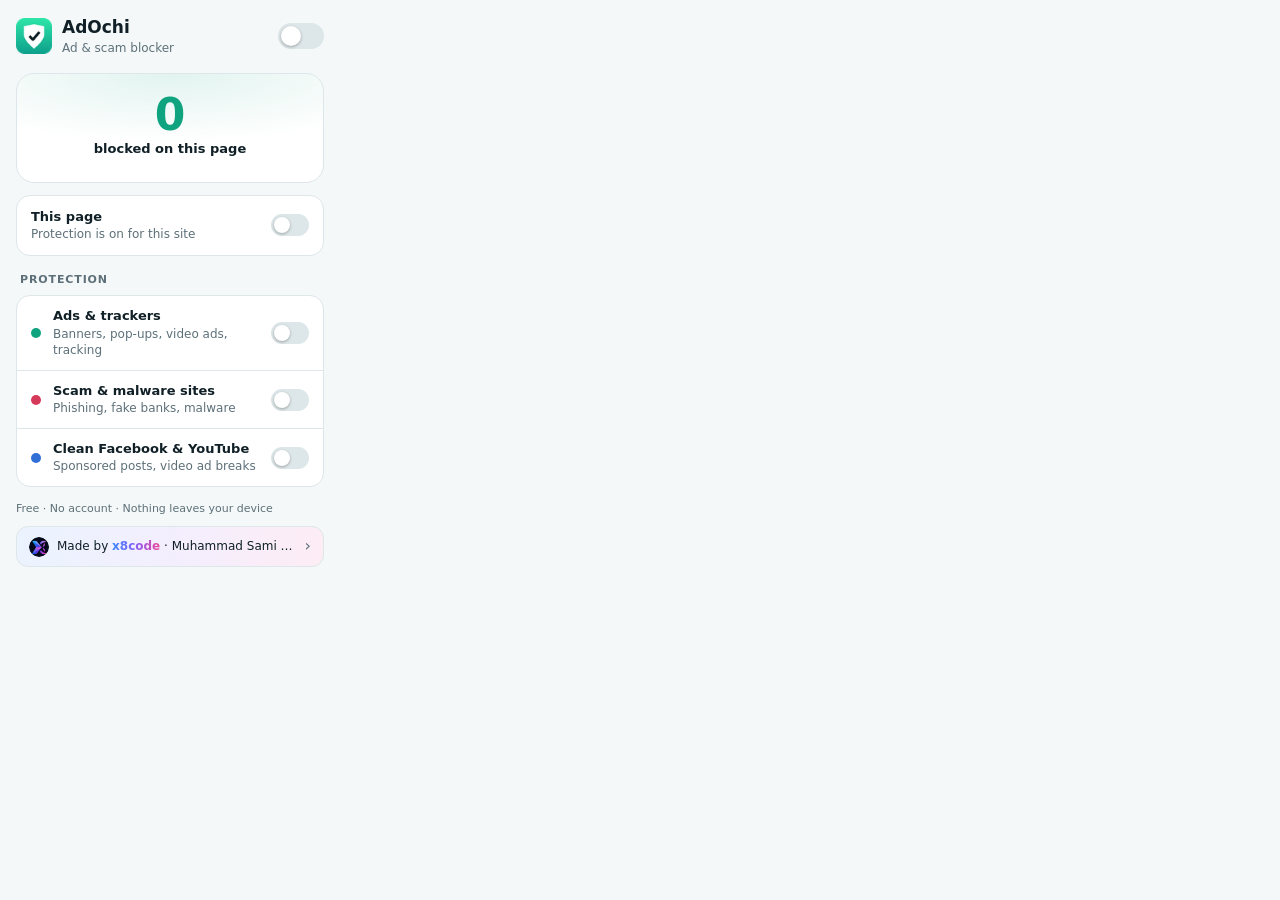
==== extension/src/popup.html @ 3a9b43dc "Add AdOchi browser extension Manifest V3 extension for Chrome, Edge, Brave, Opera and Firefox, using" ====
<!doctype html>
<html lang="en">
<head>
  <meta charset="utf-8">
  <meta name="viewport" content="width=device-width, initial-scale=1">
  <title>AdOchi</title>
  <link rel="stylesheet" href="popup.css">
</head>
<body>
  <header>
    <img src="icons/icon-48.png" alt="" class="logo">
    <div class="brand">
      <h1>AdOchi</h1>
      <p>Ad &amp; scam blocker</p>
    </div>
    <label class="switch big" title="Turn AdOchi on or off everywhere">
      <input type="checkbox" id="enabled">
      <span></span>
    </label>
  </header>

  <section class="hero" id="hero">
    <div class="count" id="page">0</div>
    <div class="caption" id="caption">blocked on this page</div>
    <div class="total" id="total"></div>
  </section>

  <section class="card site" id="siteCard">
    <div class="text">
      <div class="title" id="site">This page</div>
      <div class="sub" id="siteSub">Protection is on for this site</div>
    </div>
    <label class="switch">
      <input type="checkbox" id="siteOn">
      <span></span>
    </label>
  </section>

  <h2>Protection</h2>
  <section class="card list">
    <label class="row">
      <span class="dot ads"></span>
      <span class="text">
        <span class="title">Ads &amp; trackers</span>
        <span class="sub" id="adsSub">Banners, pop-ups, video ads, tracking</span>
      </span>
      <span class="switch"><input type="checkbox" id="ads"><span></span></span>
    </label>
    <label class="row">
      <span class="dot threats"></span>
      <span class="text">
        <span class="title">Scam &amp; malware sites</span>
        <span class="sub" id="threatsSub">Phishing, fake banks, malware</span>
      </span>
      <span class="switch"><input type="checkbox" id="threats"><span></span></span>
    </label>
    <label class="row">
      <span class="dot social"></span>
      <span class="text">
        <span class="title">Clean Facebook &amp; YouTube</span>
        <span class="sub">Sponsored posts, video ad breaks</span>
      </span>
      <span class="switch"><input type="checkbox" id="social"><span></span></span>
    </label>
  </section>

  <footer>
    <span>Free · No account · Nothing leaves your device</span>
    <span id="version"></span>
  </footer>
  <a class="credit" href="https://x8code.com/about" target="_blank" rel="noopener">
    <img src="icons/x8code-32.png" srcset="icons/x8code-64.png 2x" alt="">
    <span>Made by <b>x8code</b> · Muhammad Sami Hussain</span>
    <span class="arrow">›</span>
  </a>
  <script src="popup.js"></script>
</body>
</html>
---- extension/src/popup.css ----
:root {
  --bg: #0b1114;
  --card: #131c20;
  --line: #22303a;
  --text: #eaf2f4;
  --muted: #8fa3ac;
  --brand: #2ee6a8;
  --brand-dim: rgba(46, 230, 168, 0.14);
  --danger: #ff5c7a;
  --info: #6aa8ff;
  --off: #55626a;
}

@media (prefers-color-scheme: light) {
  :root {
    --bg: #f4f8f8;
    --card: #ffffff;
    --line: #dde6e8;
    --text: #102026;
    --muted: #5d7079;
    --brand: #0fa37f;
    --brand-dim: rgba(15, 163, 127, 0.12);
    --danger: #d63a5a;
    --info: #2f6fd6;
    --off: #a4b0b5;
  }
}

* { box-sizing: border-box; }

body {
  width: 340px;
  margin: 0;
  padding: 16px;
  background: var(--bg);
  color: var(--text);
  font: 13px/1.4 system-ui, -apple-system, "Segoe UI", Roboto, sans-serif;
}

header {
  display: flex;
  align-items: center;
  gap: 10px;
}

.logo { width: 36px; height: 36px; }
.brand { flex: 1; min-width: 0; }
h1 { margin: 0; font-size: 17px; font-weight: 700; }
.brand p { margin: 0; color: var(--muted); font-size: 12px; }

.hero {
  margin: 16px 0 12px;
  padding: 18px 16px;
  border-radius: 18px;
  text-align: center;
  background:
    radial-gradient(120% 90% at 50% 0%, var(--brand-dim), transparent 70%),
    var(--card);
  border: 1px solid var(--line);
}
.count {
  font-size: 44px;
  font-weight: 800;
  line-height: 1.05;
  color: var(--brand);
  font-variant-numeric: tabular-nums;
}
.caption { margin-top: 2px; font-weight: 600; }
.total { margin-top: 6px; color: var(--muted); font-size: 12px; }
.hero.off { background: var(--card); }
.hero.off .count { color: var(--off); font-size: 26px; padding: 8px 0 2px; }

.card {
  background: var(--card);
  border: 1px solid var(--line);
  border-radius: 14px;
}

.site {
  display: flex;
  align-items: center;
  gap: 12px;
  padding: 12px 14px;
}
.site.paused { border-color: color-mix(in srgb, var(--danger) 45%, var(--line)); }
.site.na { opacity: 0.6; }

.text { flex: 1; min-width: 0; display: flex; flex-direction: column; }
.title {
  font-weight: 600;
  white-space: nowrap;
  overflow: hidden;
  text-overflow: ellipsis;
}
.sub { color: var(--muted); font-size: 12px; }

h2 {
  margin: 16px 4px 8px;
  font-size: 11px;
  font-weight: 700;
  letter-spacing: 0.08em;
  text-transform: uppercase;
  color: var(--muted);
}

.list .row {
  display: flex;
  align-items: center;
  gap: 12px;
  padding: 11px 14px;
  cursor: pointer;
}
.list .row + .row { border-top: 1px solid var(--line); }

.dot {
  width: 10px;
  height: 10px;
  border-radius: 50%;
  flex: none;
}
.dot.ads { background: var(--brand); }
.dot.threats { background: var(--danger); }
.dot.social { background: var(--info); }

/* Toggle switch */
.switch { position: relative; display: inline-block; width: 38px; height: 22px; flex: none; cursor: pointer; }
.switch.big { width: 46px; height: 26px; }
.switch input { position: absolute; opacity: 0; width: 0; height: 0; }
.switch > span {
  position: absolute;
  inset: 0;
  border-radius: 999px;
  background: var(--line);
  transition: background 0.18s;
}
.switch > span::after {
  content: "";
  position: absolute;
  top: 3px;
  left: 3px;
  width: 16px;
  height: 16px;
  border-radius: 50%;
  background: #fff;
  box-shadow: 0 1px 3px rgba(0, 0, 0, 0.3);
  transition: transform 0.18s;
}
.switch.big > span::after { width: 20px; height: 20px; }
.switch input:checked + span { background: var(--brand); }
.switch input:checked + span::after { transform: translateX(16px); }
.switch.big input:checked + span::after { transform: translateX(20px); }
.switch input:focus-visible + span { outline: 2px solid var(--brand); outline-offset: 2px; }
.switch input:disabled + span { opacity: 0.45; cursor: default; }

body.off .list, body.off .site { opacity: 0.5; pointer-events: none; }

.credit {
  display: flex;
  align-items: center;
  gap: 8px;
  margin-top: 10px;
  padding: 8px 12px;
  border-radius: 12px;
  border: 1px solid var(--line);
  background:
    linear-gradient(90deg, rgba(59, 139, 255, 0.10), rgba(139, 92, 246, 0.10), rgba(236, 72, 153, 0.10)),
    var(--card);
  color: var(--text);
  font-size: 12px;
  text-decoration: none;
}
.credit:hover { border-color: #8b5cf6; }
.credit img { width: 20px; height: 20px; border-radius: 50%; }
.credit span:nth-child(2) { flex: 1; min-width: 0; white-space: nowrap; overflow: hidden; text-overflow: ellipsis; }
.credit b {
  background: linear-gradient(90deg, #3b8bff, #8b5cf6, #ec4899);
  -webkit-background-clip: text;
  background-clip: text;
  color: transparent;
}
.credit .arrow { color: var(--muted); font-size: 16px; }

footer {
  display: flex;
  justify-content: space-between;
  gap: 8px;
  margin-top: 14px;
  color: var(--muted);
  font-size: 11px;
}
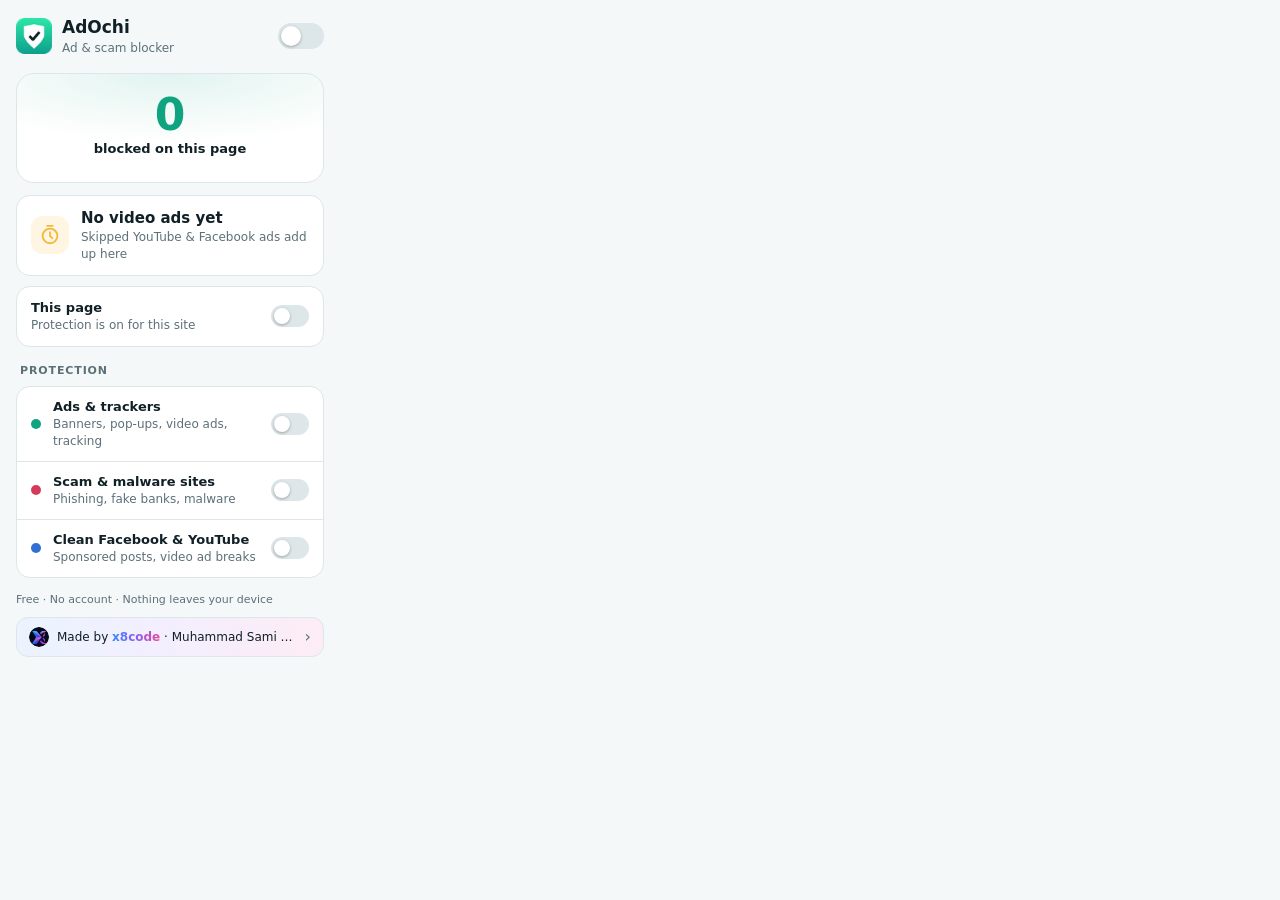
==== commit 9b616d15: "Upgrade Features & More." ====
--- a/extension/src/popup.html
+++ b/extension/src/popup.html
@@ -24,6 +24,23 @@
     <div class="caption" id="caption">blocked on this page</div>
     <div class="total" id="total"></div>
   </section>
+
+  <section class="card saved" id="savedCard">
+    <div class="clock" aria-hidden="true">
+      <svg viewBox="0 0 24 24" width="22" height="22"><circle cx="12" cy="13" r="8" fill="none" stroke="currentColor" stroke-width="2"/><path d="M12 9v4l2.5 2.5M9 2h6" fill="none" stroke="currentColor" stroke-width="2" stroke-linecap="round"/></svg>
+    </div>
+    <div class="text">
+      <div class="title" id="savedTime">No video ads yet</div>
+      <div class="sub" id="savedSub">Skipped YouTube &amp; Facebook ads add up here</div>
+    </div>
+    <button type="button" class="share" id="share" hidden>Share</button>
+  </section>
+  <div class="share-menu" id="shareMenu" hidden>
+    <a id="shareWa" target="_blank" rel="noopener">WhatsApp</a>
+    <a id="shareX" target="_blank" rel="noopener">X</a>
+    <a id="shareFb" target="_blank" rel="noopener">Facebook</a>
+    <button type="button" id="shareCopy">Copy</button>
+  </div>
 
   <section class="card site" id="siteCard">
     <div class="text">
--- a/extension/src/popup.css
+++ b/extension/src/popup.css
@@ -70,6 +70,60 @@
 .hero.off { background: var(--card); }
 .hero.off .count { color: var(--off); font-size: 26px; padding: 8px 0 2px; }
 
+.saved {
+  display: flex;
+  align-items: center;
+  gap: 12px;
+  padding: 12px 14px;
+  margin-bottom: 10px;
+}
+.saved .clock {
+  display: grid;
+  place-items: center;
+  width: 38px;
+  height: 38px;
+  border-radius: 12px;
+  color: #f5b83d;
+  background: rgba(245, 184, 61, 0.14);
+  flex: none;
+}
+.saved .title { font-size: 15px; }
+.share {
+  border: 0;
+  border-radius: 999px;
+  padding: 7px 14px;
+  font-weight: 600;
+  font-size: 12px;
+  line-height: 1;
+  font-family: inherit;
+  color: #06231a;
+  background: var(--brand);
+  cursor: pointer;
+}
+.share:hover { filter: brightness(1.08); }
+.share-menu {
+  display: grid;
+  grid-template-columns: repeat(4, 1fr);
+  gap: 6px;
+  margin: -4px 0 10px;
+}
+.share-menu[hidden] { display: none; }
+.share-menu a, .share-menu button {
+  padding: 8px 4px;
+  border-radius: 10px;
+  border: 1px solid var(--line);
+  background: var(--card);
+  color: var(--text);
+  font-weight: 600;
+  font-size: 12px;
+  line-height: 1.2;
+  font-family: inherit;
+  text-align: center;
+  text-decoration: none;
+  cursor: pointer;
+}
+.share-menu a:hover, .share-menu button:hover { border-color: var(--brand); }
+
 .card {
   background: var(--card);
   border: 1px solid var(--line);
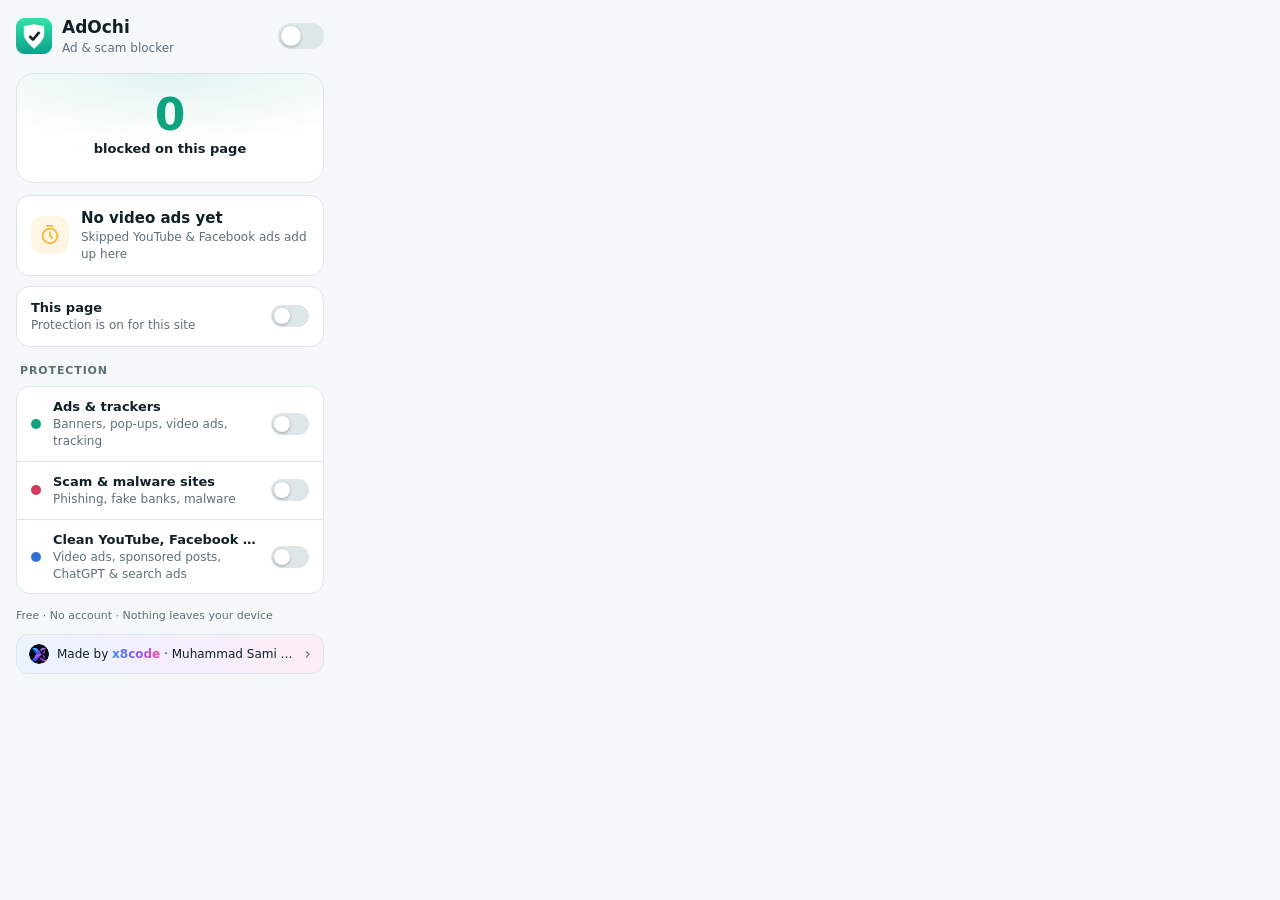
==== commit ed488e04: "AdOchi 1.5.0: YouTube starts at once without ads, no ads in ChatGPT and AI chats" ====
--- a/extension/src/popup.html
+++ b/extension/src/popup.html
@@ -42,6 +42,14 @@
     <button type="button" id="shareCopy">Copy</button>
   </div>
 
+  <section class="card notice" id="ytSafe" hidden>
+    <div class="text">
+      <div class="title">YouTube safe mode</div>
+      <div class="sub" id="ytSafeSub">YouTube refused to play with ad skipping on, so its ads play normally for now.</div>
+    </div>
+    <button type="button" class="share" id="ytRetry">Skip again</button>
+  </section>
+
   <section class="card site" id="siteCard">
     <div class="text">
       <div class="title" id="site">This page</div>
@@ -74,8 +82,8 @@
     <label class="row">
       <span class="dot social"></span>
       <span class="text">
-        <span class="title">Clean Facebook &amp; YouTube</span>
-        <span class="sub">Sponsored posts, video ad breaks</span>
+        <span class="title">Clean YouTube, Facebook &amp; AI chats</span>
+        <span class="sub">Video ads, sponsored posts, ChatGPT &amp; search ads</span>
       </span>
       <span class="switch"><input type="checkbox" id="social"><span></span></span>
     </label>
--- a/extension/src/popup.css
+++ b/extension/src/popup.css
@@ -242,3 +242,7 @@
   color: var(--muted);
   font-size: 11px;
 }
+
+/* YouTube safe mode notice */
+.card.notice { border-color: color-mix(in srgb, #f5b83d 55%, transparent); background: color-mix(in srgb, #f5b83d 10%, var(--card, transparent)); }
+.card.notice .title { color: #c98a0b; }
